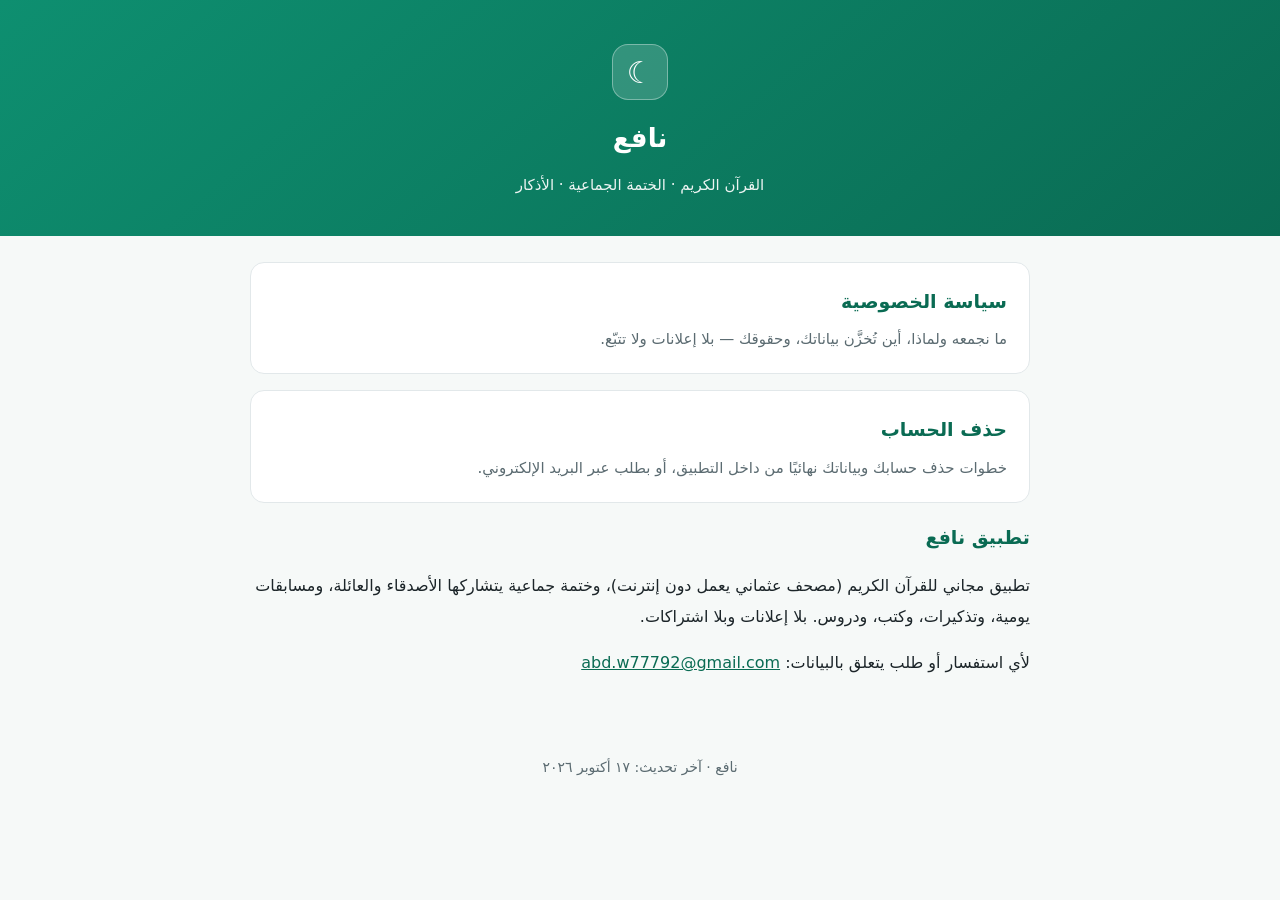
==== naffi3/index.html @ 98c233c4 "Add Naafi3 legal pages (privacy policy, account deletion)" ====
<!DOCTYPE html>
<html lang="ar" dir="rtl">
<head>
<meta charset="utf-8">
<meta name="viewport" content="width=device-width, initial-scale=1">
<title>نافع — الخصوصية وحذف الحساب</title>
<meta name="description" content="الصفحات الرسمية لتطبيق نافع: سياسة الخصوصية وحذف الحساب.">
<style>
  :root {
    --brand: #0E8F70;
    --brand-dark: #0A6B53;
    --ink: #1C2529;
    --muted: #5B6B71;
    --line: #E2E8EA;
    --bg: #F6F9F8;
  }
  * { box-sizing: border-box; }
  body {
    margin: 0;
    background: var(--bg);
    color: var(--ink);
    font-family: "Segoe UI", Tahoma, "Noto Naskh Arabic", system-ui, sans-serif;
    line-height: 1.9;
  }
  header {
    background: linear-gradient(140deg, var(--brand) 0%, var(--brand-dark) 100%);
    color: #fff; padding: 44px 20px 36px; text-align: center;
  }
  .wrap { max-width: 820px; margin: 0 auto; }
  .mark {
    width: 56px; height: 56px; border-radius: 16px; margin: 0 auto 14px;
    background: rgba(255,255,255,.16); border: 1px solid rgba(255,255,255,.35);
    display: flex; align-items: center; justify-content: center; font-size: 30px;
  }
  header h1 { font-size: 26px; margin: 0; }
  header p { margin: 8px 0 0; opacity: .92; font-size: 15px; }
  main { padding: 26px 20px 60px; }
  .card {
    display: block; background: #fff; border: 1px solid var(--line);
    border-radius: 14px; padding: 20px 22px; margin-bottom: 16px;
    text-decoration: none; color: inherit;
  }
  .card:hover { border-color: var(--brand); }
  .card h2 { margin: 0 0 6px; font-size: 19px; color: var(--brand-dark); }
  .card p { margin: 0; color: var(--muted); font-size: 15px; }
  .en { direction: ltr; text-align: left; color: var(--muted); font-size: 14px; margin-top: 18px; }
  a { color: var(--brand-dark); }
  footer { color: var(--muted); font-size: 14px; padding: 0 20px 50px; text-align: center; }
</style>
</head>
<body>

<header>
  <div class="wrap">
    <div class="mark">☾</div>
    <h1>نافع</h1>
    <p>القرآن الكريم &middot; الختمة الجماعية &middot; الأذكار</p>
  </div>
</header>

<main class="wrap">

  <a class="card" href="./privacy-policy.html">
    <h2>سياسة الخصوصية</h2>
    <p>
      ما نجمعه ولماذا، أين تُخزَّن بياناتك، وحقوقك — بلا إعلانات ولا تتبّع.
    </p>
  </a>

  <a class="card" href="./delete-account.html">
    <h2>حذف الحساب</h2>
    <p>
      خطوات حذف حسابك وبياناتك نهائيًا من داخل التطبيق، أو بطلب عبر البريد
      الإلكتروني.
    </p>
  </a>

  <section style="padding:0">
    <h2 style="color:var(--brand-dark);font-size:19px">تطبيق نافع</h2>
    <p>
      تطبيق مجاني للقرآن الكريم (مصحف عثماني يعمل دون إنترنت)، وختمة جماعية
      يتشاركها الأصدقاء والعائلة، ومسابقات يومية، وتذكيرات، وكتب، ودروس.
      بلا إعلانات وبلا اشتراكات.
    </p>
    <p>
      لأي استفسار أو طلب يتعلق بالبيانات:
      <a href="mailto:abd.w77792@gmail.com">abd.w77792@gmail.com</a>
    </p>
  </section>

</main>

<footer>
  نافع &middot; آخر تحديث: ١٧ أكتوبر ٢٠٢٦
</footer>

</body>
</html>
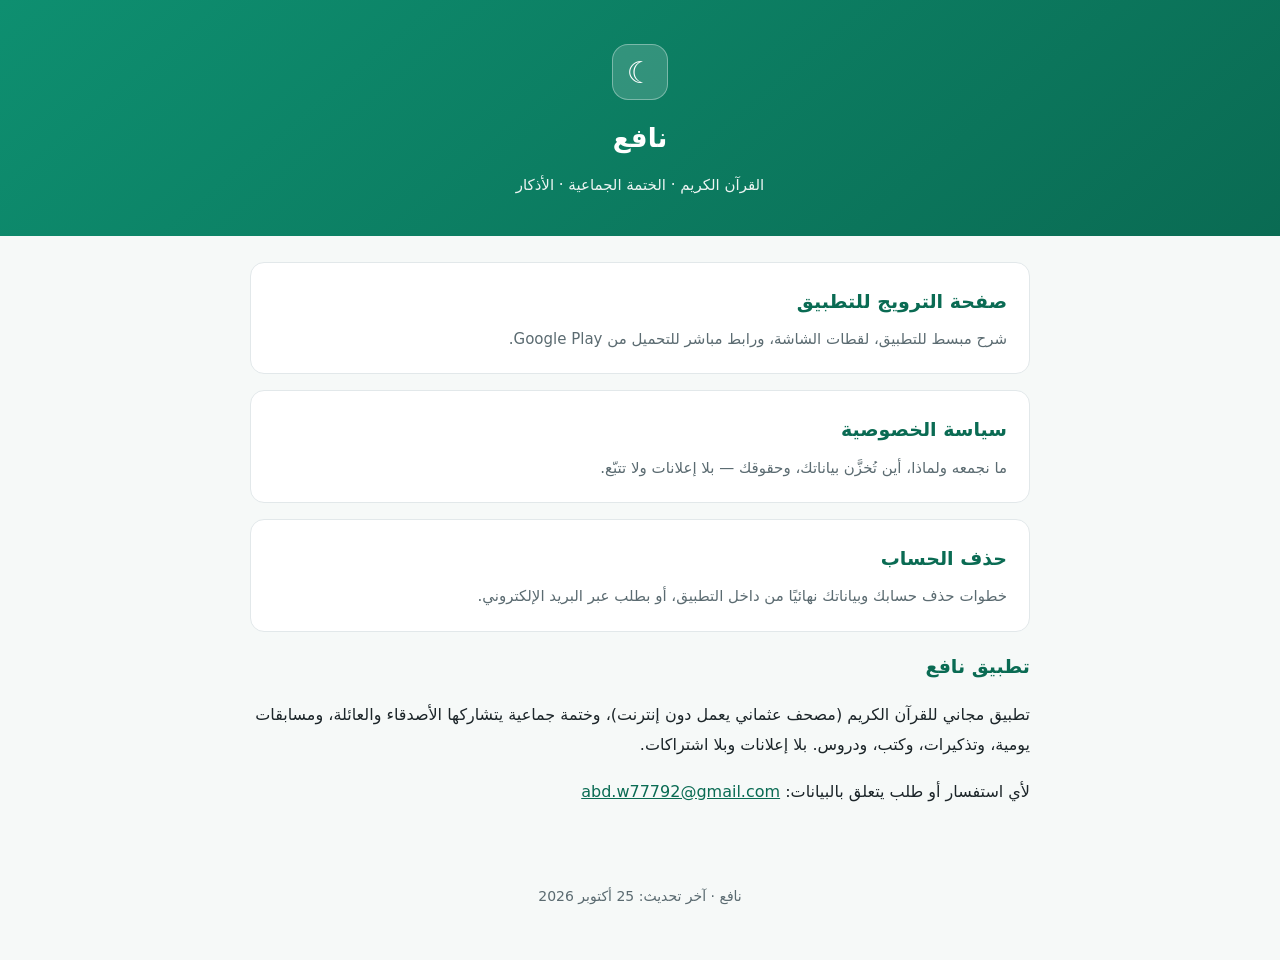
==== commit 8eda73db: "تحديث الصفحة" ====
--- a/naffi3/index.html
+++ b/naffi3/index.html
@@ -60,6 +60,13 @@
 
 <main class="wrap">
 
+  <a class="card" href="./web/app.html">
+    <h2>صفحة الترويج للتطبيق</h2>
+    <p>
+      شرح مبسط للتطبيق، لقطات الشاشة، ورابط مباشر للتحميل من Google Play.
+    </p>
+  </a>
+
   <a class="card" href="./privacy-policy.html">
     <h2>سياسة الخصوصية</h2>
     <p>
@@ -91,7 +98,7 @@
 </main>
 
 <footer>
-  نافع &middot; آخر تحديث: ١٧ أكتوبر ٢٠٢٦
+  نافع &middot; آخر تحديث: 25 أكتوبر 2026
 </footer>
 
 </body>
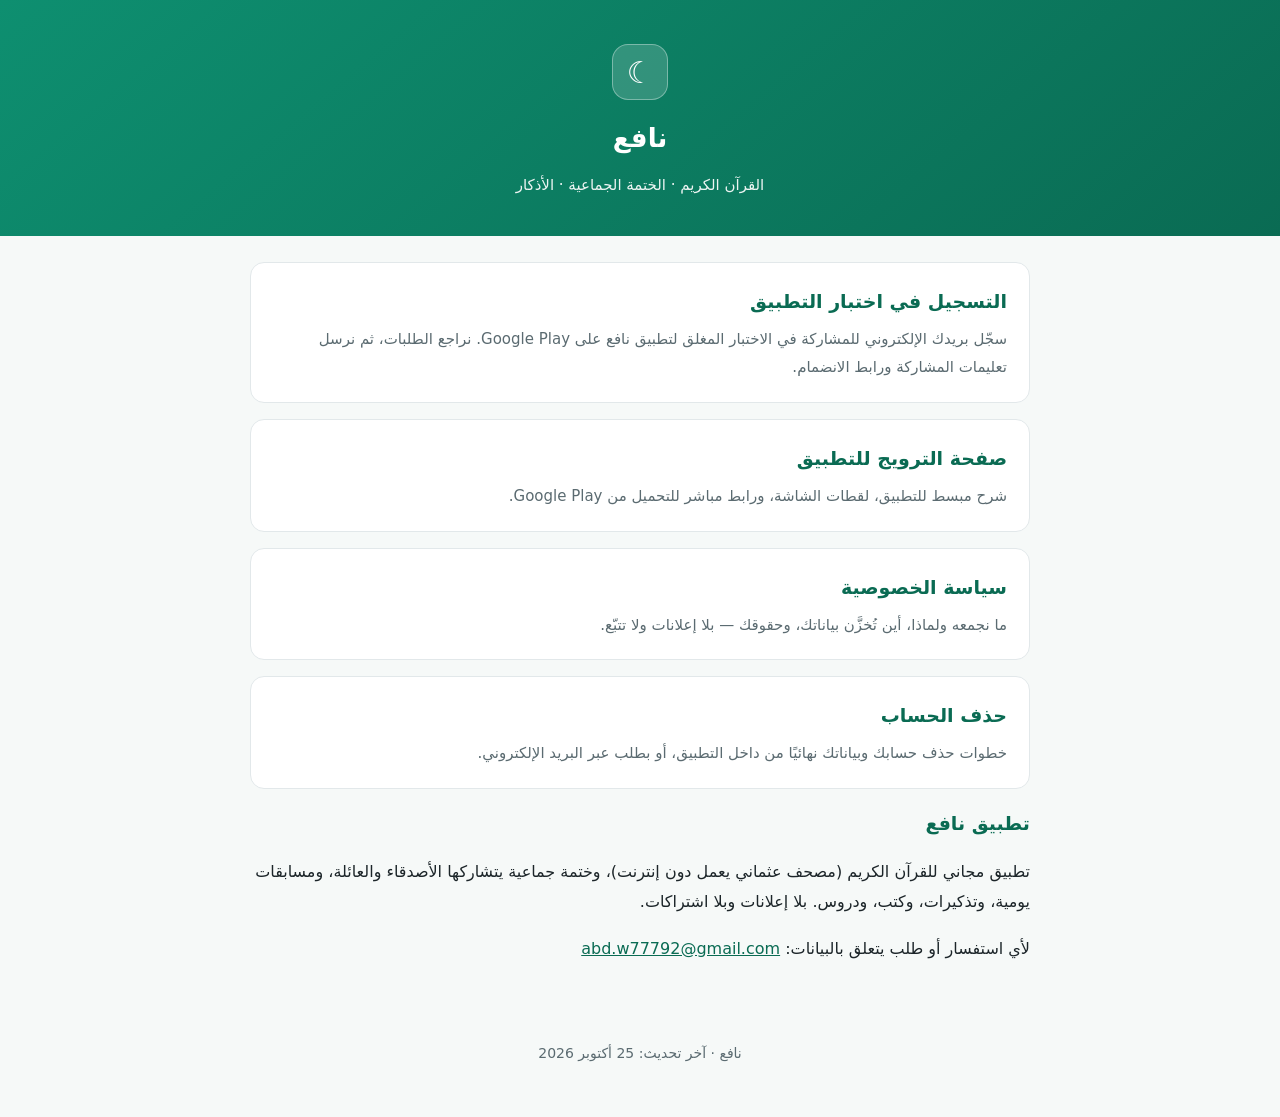
==== commit 71d66fce: "feat(naffi3): publish tester registration and admin dashboard Adds the Arabic registration page, the" ====
--- a/naffi3/index.html
+++ b/naffi3/index.html
@@ -3,8 +3,8 @@
 <head>
 <meta charset="utf-8">
 <meta name="viewport" content="width=device-width, initial-scale=1">
-<title>نافع — الخصوصية وحذف الحساب</title>
-<meta name="description" content="الصفحات الرسمية لتطبيق نافع: سياسة الخصوصية وحذف الحساب.">
+<title>نافع — التسجيل في اختبار التطبيق</title>
+<meta name="description" content="سجّل بريدك للمشاركة في الاختبار المغلق لتطبيق نافع، وتعرّف على سياسة الخصوصية وحذف الحساب.">
 <style>
   :root {
     --brand: #0E8F70;
@@ -60,7 +60,15 @@
 
 <main class="wrap">
 
-  <a class="card" href="./web/app.html">
+  <a class="card" href="./register.html">
+    <h2>التسجيل في اختبار التطبيق</h2>
+    <p>
+      سجّل بريدك الإلكتروني للمشاركة في الاختبار المغلق لتطبيق نافع على
+      Google Play. نراجع الطلبات، ثم نرسل تعليمات المشاركة ورابط الانضمام.
+    </p>
+  </a>
+
+  <a class="card" href="./app.html">
     <h2>صفحة الترويج للتطبيق</h2>
     <p>
       شرح مبسط للتطبيق، لقطات الشاشة، ورابط مباشر للتحميل من Google Play.
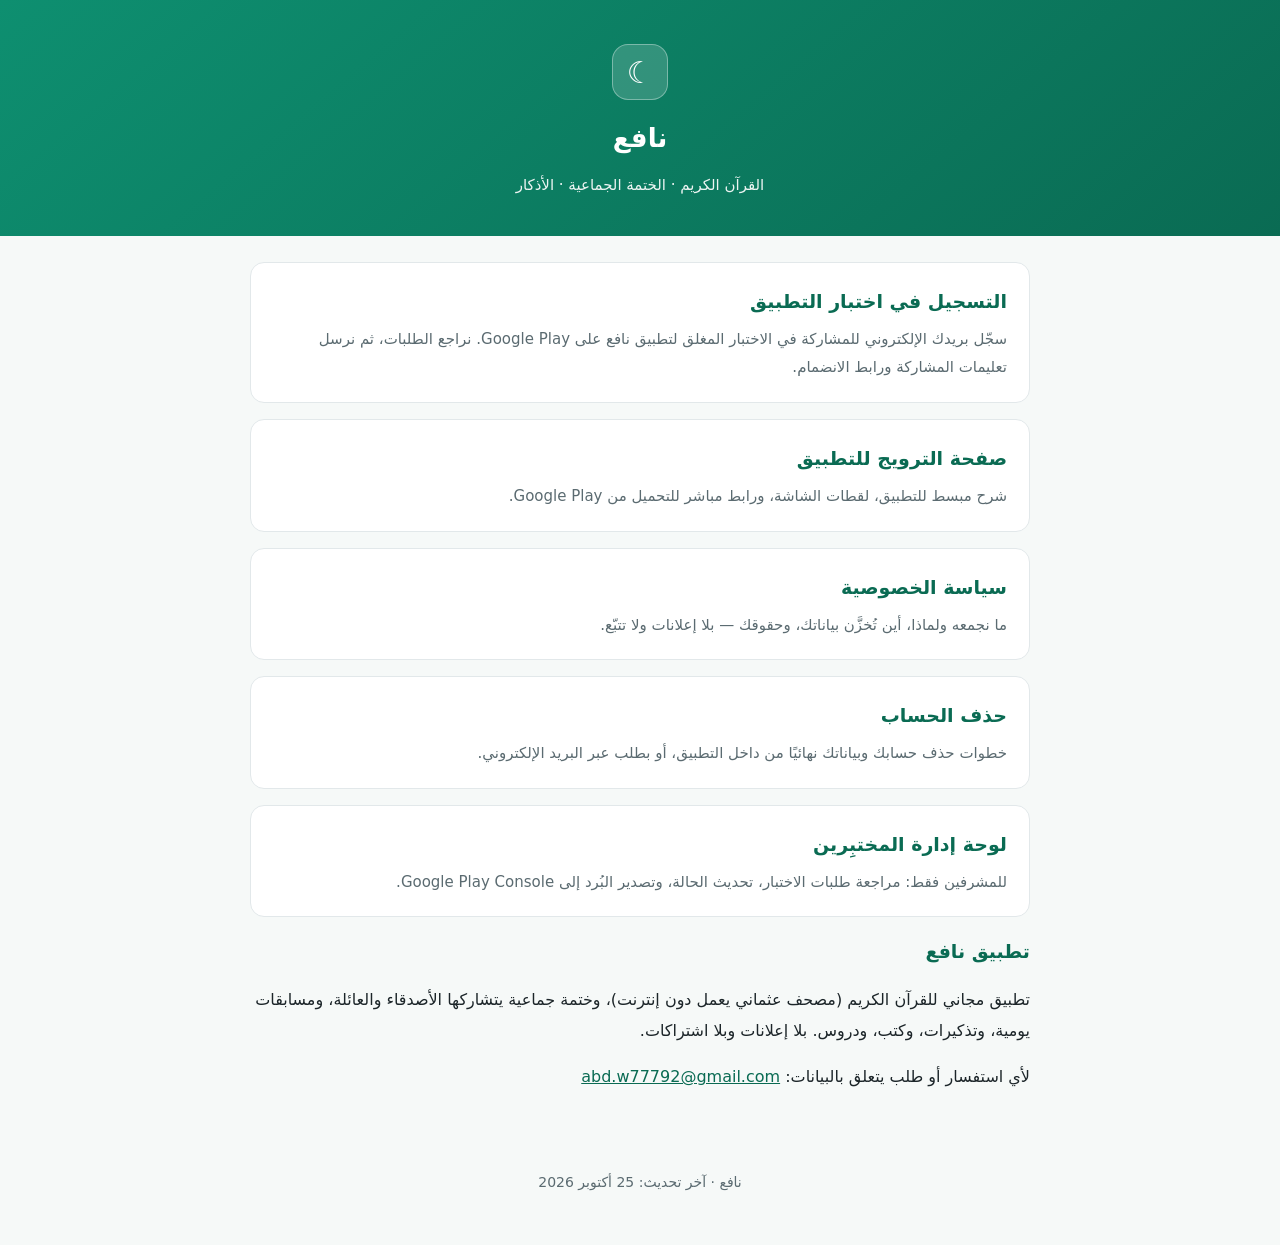
==== commit eb0067fe: "متجر هواوي و الادمن" ====
--- a/naffi3/index.html
+++ b/naffi3/index.html
@@ -90,6 +90,14 @@
     </p>
   </a>
 
+  <a class="card" href="./admin.html" rel="nofollow">
+    <h2>لوحة إدارة المختبِرين</h2>
+    <p>
+      للمشرفين فقط: مراجعة طلبات الاختبار، تحديث الحالة، وتصدير البُرد إلى
+      Google Play Console.
+    </p>
+  </a>
+
   <section style="padding:0">
     <h2 style="color:var(--brand-dark);font-size:19px">تطبيق نافع</h2>
     <p>
